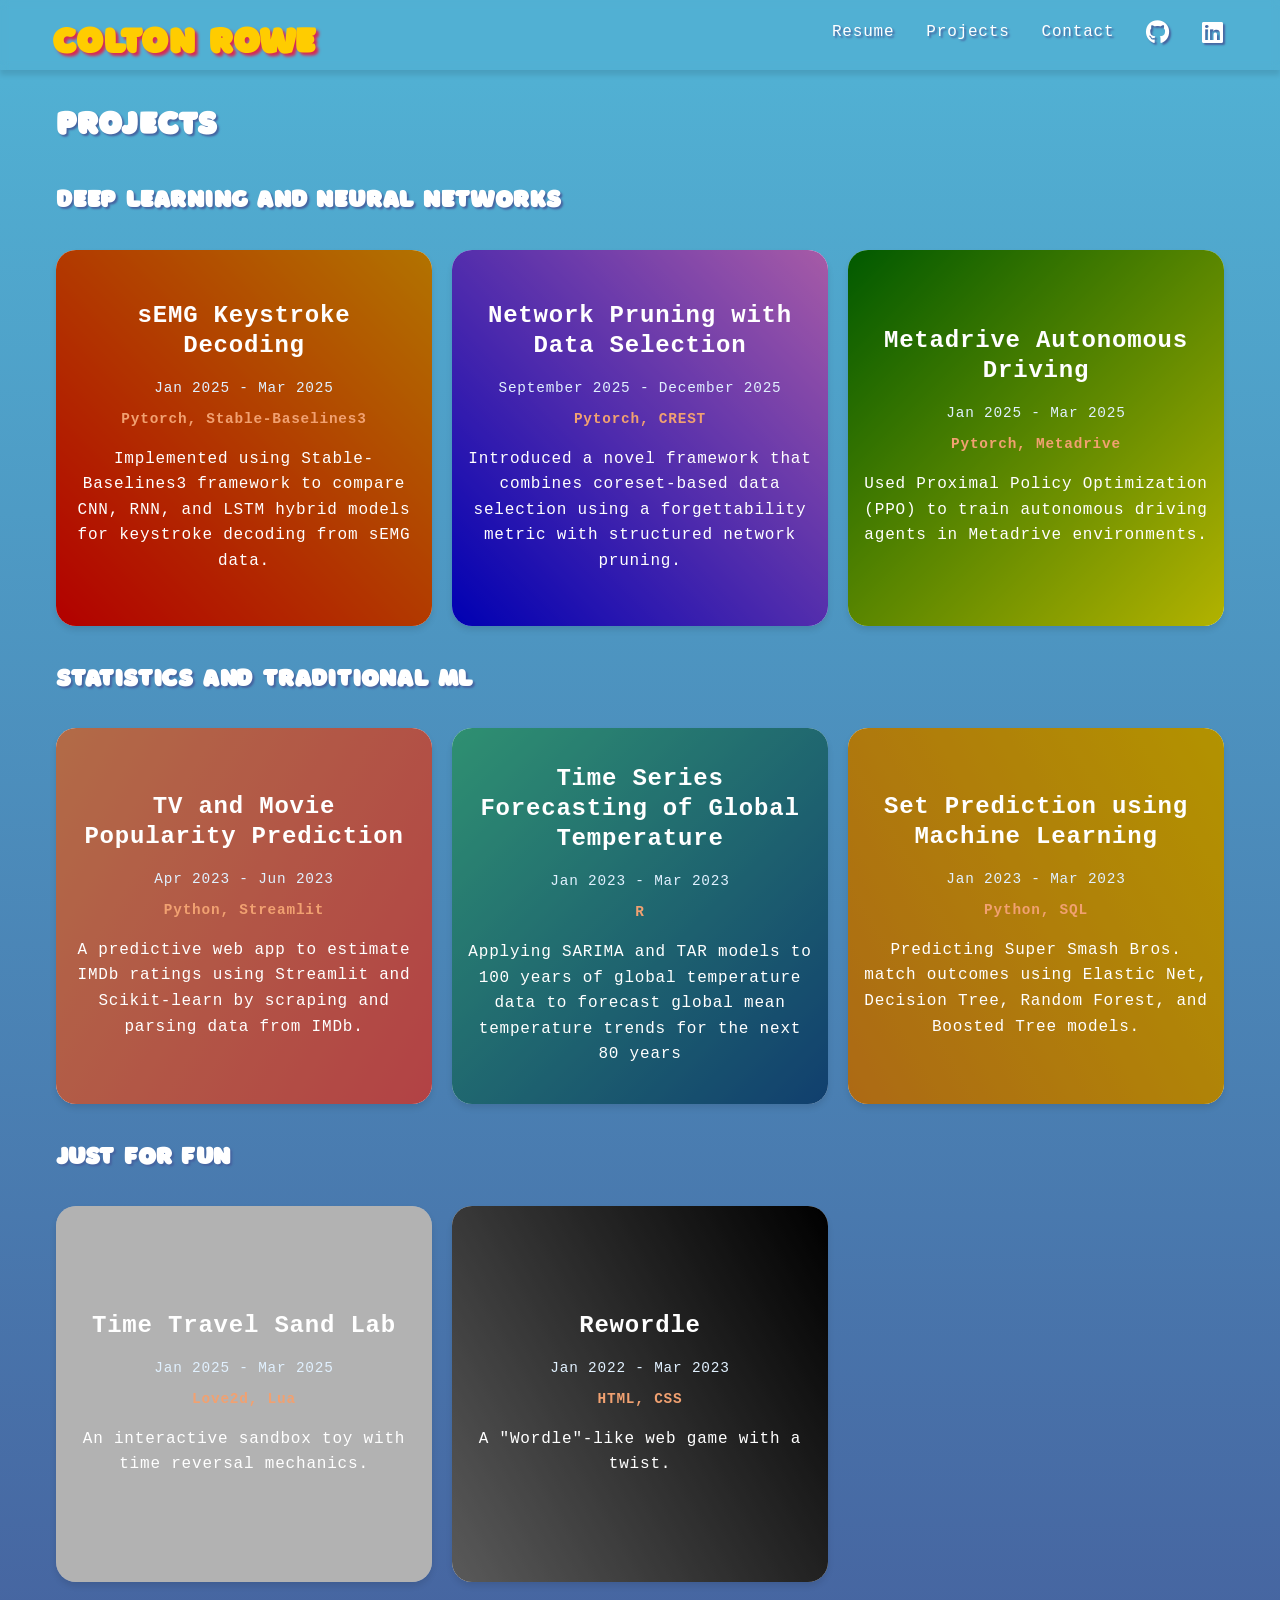
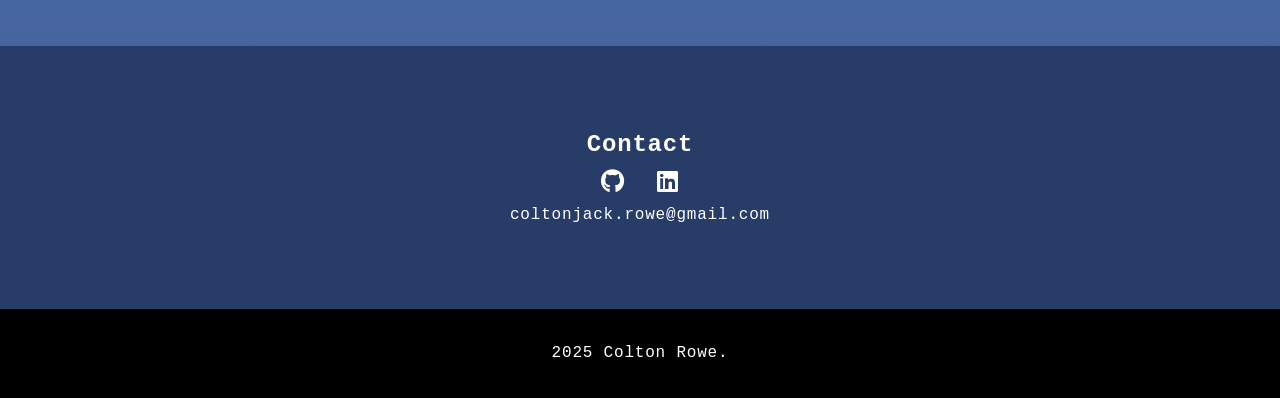
==== index.html @ 3b13b02e "style change" ====
<!DOCTYPE html>
<html lang="en">
<head>
    <meta charset="UTF-8">
    <meta name="viewport" content="width=device-width, initial-scale=1.0">
    <title>Colton Rowe - Portfolio</title>
    <link rel="stylesheet" href="styles.css">
    <link rel="stylesheet" href="https://cdnjs.cloudflare.com/ajax/libs/font-awesome/6.0.0/css/all.min.css">
</head>
<body>
    <nav class="navbar">
        <!-- <img src="media/background.gif" type="gif" id="video-background"> -->
        
        <div class="nav-content">
            <h1 class="logo">Colton Rowe</h1>
            <ul class="nav-links">
                <a href='media/Colton_Rowe_Resume_2025-07-12.pdf' target="_blank">Resume</a>
                <li><a href="#projects">Projects</a></li>
                <li><a href="#contact">Contact</a></li>
                <li>
                    <a href="https://github.com/enau7" target="_blank" title="GitHub">
                        <i class="fab fa-github" style="font-size: 1.5em;"></i>
                    </a>
                </li>
                <li>
                    <a href="https://www.linkedin.com/in/coltonrowe/" target="_blank" title="LinkedIn">
                        <i class="fab fa-linkedin" style="font-size: 1.5em;"></i>
                    </a>
                </li>
            </ul>
        </div>
    </nav>

    <section style="height: 5rem;" id="home"></section>

    <!-- <section hero class="hero">
        <div class="hero-content">
            <h1>Colton Rowe</h1>
            <p>Aspiring ML Engineer | UCLA Masters Student </p>
        </div>
    </section> -->

    <section id="projects" class="projects">
        <div class="project-content">
            <h1 style="font-size: 2rem; text-shadow: 2px 2px 4px var(--primary-color);">Projects</h1>
        </div>
        <div class="project-content">
            <h2 style="font-size: 1.5rem; text-shadow: 2px 2px 4px var(--primary-color);">Deep Learning and Neural Networks</h1>
        </div>
        <div class="projects-grid">

            <div class="project-card" id="semg">
                <a href="media\CS_247_Project.pdf" target="_blank" class="preview-link">
                    <div class="preview-image" style="background: linear-gradient(45deg, red, orange); width: 100%; height: 100%; border-radius: 10px;"></div>
                    <div class="hover-text">
                        <h2>sEMG Keystroke Decoding</h2>
                        <p class="project-date">Jan 2025 - Mar 2025</p>
                        <p class="project-tech">Pytorch, Stable-Baselines3</p>
                        <p>Implemented using Stable-Baselines3 framework to compare CNN, RNN, and LSTM hybrid models for keystroke decoding from sEMG data.</p>
                    </div>
                </a>
            </div>

            <div class="project-card" id="large-scale-ml">
                <a href="media\CS_260D_project.pdf" target="_blank" class="preview-link">
                    <div class="preview-image" style="background: linear-gradient(45deg, blue, violet); width: 100%; height: 100%; border-radius: 10px;"></div>
                    <div class="hover-text">
                        <h2>Network Pruning with Data Selection</h2>
                        <p class="project-date">September 2025 - December 2025</p>
                        <p class="project-tech">Pytorch, CREST</p>
                        <p>Introduced a novel framework that combines coreset-based data selection using a forgettability metric with structured network pruning.</p>
                    </div>
                </a>
            </div>

            <div class="project-card" id="metadrive">
                <a href="media\CS_260R_Project.pdf" target="_blank" class="preview-link">
                    <div class="preview-image" style="background: linear-gradient(135deg, green, yellow); width: 100%; height: 100%; border-radius: 10px;"></div>
                    <div class="hover-text">
                        <h2>Metadrive Autonomous Driving</h2>
                        <p class="project-date">Jan 2025 - Mar 2025</p>
                        <p class="project-tech">Pytorch, Metadrive</p>
                        <p>Used Proximal Policy Optimization (PPO) to train autonomous driving agents in Metadrive environments.</p>
                    </div>
                </a>
            </div>

        </div>
        <div class="project-content">
            <h2 style="font-size: 1.5rem; text-shadow: 2px 2px 4px var(--primary-color);">Statistics and Traditional ML</h1>
        </div>
        <div class="projects-grid">
            <div class="project-card" id="tv-popularity">
                <a href="https://tv-popularity.netlify.app/" target="_blank" class="preview-link">
                    <div class="preview-image" style="background: linear-gradient(120deg, #ff9966, #ff5e62); width: 100%; height: 100%; border-radius: 10px;"></div>
                    <div class="hover-text">
                        <h2>TV and Movie Popularity Prediction</h2>
                        <p class="project-date">Apr 2023 - Jun 2023</p>
                        <p class="project-tech">Python, Streamlit</p>
                        <p>A predictive web app to estimate IMDb ratings using Streamlit and Scikit-learn by scraping and parsing data from IMDb.</p>
                    </div>
                </a>
            </div>

            <div class="project-card" id="tempforecast">
                <a href="https://globtempforecast.netlify.app" target="_blank" class="preview-link">
                    <div class="preview-image" style="background: linear-gradient(135deg, #43cea2, #185a9d); width: 100%; height: 100%; border-radius: 10px;"></div>
                    <div class="hover-text">
                        <h2>Time Series Forecasting of Global Temperature</h2>
                        <p class="project-date">Jan 2023 - Mar 2023</p>
                        <p class="project-tech">R</p>
                        <p>Applying SARIMA and TAR models to 100 years of global temperature data to forecast global mean temperature trends for the next 80 years</p>
                    </div>
                </a>
            </div>

            <div class="project-card" id="smashsetprediction">
                <a href="https://smashsetprediction.netlify.app/" target="_blank" class="preview-link">
                    <div class="preview-image" style="background: linear-gradient(60deg, #f7971e, #ffd200); width: 100%; height: 100%; border-radius: 10px;"></div>
                    <div class="hover-text">
                        <h2>Set Prediction using Machine Learning</h2>
                        <p class="project-date">Jan 2023 - Mar 2023</p>
                        <p class="project-tech">Python, SQL</p>
                        <p>Predicting Super Smash Bros. match outcomes using Elastic Net, Decision Tree, Random Forest, and Boosted Tree models.</p>
                    </div>
                </a>
            </div>
        </div>
        <div class="project-content">
            <h2 style="font-size: 1.5rem; text-shadow: 2px 2px 4px var(--primary-color);">Just for Fun</h1>
        </div>
        <div class="projects-grid">
            <div class="project-card" id="time-travel-sand-lab">
                <a href="https://github.com/enau7/FallingSand" target="_blank" class="preview-link">
                    <video autoplay muted loop class="preview-image">
                        <source src="media/FallingSand_Bounce.mp4" type="video/mp4">
                        Your browser does not support the video element.
                    </video>
                    <div class="hover-text">
                        <h2>Time Travel Sand Lab</h2>
                        <p class="project-date">Jan 2025 - Mar 2025</p>
                        <p class="project-tech">Love2d, Lua</p>
                        <p>An interactive sandbox toy with time reversal mechanics.</p>
                    </div>
                </a>
            </div>
            
            <div class="project-card" id="rewordle">
                <a href="https://wordnt.netlify.app" target="_blank" class="preview-link">
                     <div class="preview-image" style="background: linear-gradient(60deg, gray, black); width: 100%; height: 100%; border-radius: 10px;"></div>
                    <div class="hover-text">
                        <h2>Rewordle</h2>
                        <p class="project-date">Jan 2022 - Mar 2023</p>
                        <p class="project-tech">HTML, CSS</p>
                        <p>A "Wordle"-like web game with a twist.</p>
                    </div>
                </a>
            </div>
        </div>
    </section>

    <section id="contact" class="contact">
        <h2>Contact</h2>
        <div class="social-links">
            <a href="https://github.com/enau7" target="_blank" class="social-icon"><i class="fab fa-github"></i></a>
            <a href="https://www.linkedin.com/in/coltonrowe/" target="_blank" class="social-icon"><i class="fab fa-linkedin"></i></a>
        </div>
        <p>coltonjack.rowe@gmail.com</p>
    </section>

    <footer style="accent-color: black; color: white; ">
        <p>2025 Colton Rowe.</p>
    </footer>

    <script src="script.js"></script>
</body>
</html>
---- styles.css ----
:root {
    --drop-shadow-color: rgb(70, 100, 160, 1);
    --highlight-color: rgb(241, 161, 113);
    --background-color: rgb(81, 176, 211);
    --secondary-color: rgb(70, 100, 160, 1);
    --text-color: white;
    --contact-color: rgb(39, 60, 103);
    --footer-color: black;
}

* {
    margin: 0;
    padding: 0;
    box-sizing: border-box;
}

@font-face {
    font-family: Borsok;
    src: url('media/borsok-font/borsok-font.otf') format('opentype'),
        url('media/borsok-font/borsok.ttf') format('truetype');
    font-weight: normal;
    font-style: normal;
    font-display: swap;
}


body {
    font-family: 'Fira Mono', 'Consolas', 'Menlo', 'Monaco', 'Liberation Mono', 'Courier New', monospace;
    line-height: 1.6;
    letter-spacing: 0.05rem;
    color: var(--text-color);
    background-color: var(--background-color);
    position: relative;
}

body::after {
    content: "";
    position: fixed;
    top: 0;
    left: 0;
    width: 100%;
    height: 100%;
    background-size: cover;
    background-position: right;
    background-repeat: no-repeat;
    pointer-events: none;
    z-index: 1000;
    opacity: 1.0; /* Adjust this value to control the overlay opacity */
}

/* Navigation */
.navbar {
    backdrop-filter: blur(4px);
    position: fixed;
    width: 100%;
    background-color: transparent;
    box-shadow: 0 5px 5px rgba(0,0,0,0.1);
    z-index: 1000;
}

.nav-content {
    max-width: 1200px;
    margin: 0 auto;
    padding: 1rem;
    display: flex;
    justify-content: space-between;
    align-items: center;
}

.logo {
    font-family: Borsok;
    font-size: 1.5rem;
    transform: translateX(2.5rem) translateY(0.3rem) scale(1.5);
    color: rgb(255, 204, 0);
    text-shadow: 2px 2px 2px rgb(217, 41, 82);
}

.nav-links {
    display: flex;
    list-style: none;
    gap: 2rem;
}

.nav-links a {
    text-decoration: none;
    color: var(--text-color);
    text-shadow: 2px 2px 2px var(--drop-shadow-color);
    font-weight: 500;
    transition: color 0.3s ease;
}

.nav-links a:hover {
    color: var(--text-color);
}

.banner {
    height: 10rem;
    position: relative;
}

/* Hero Section */
.hero {
    height: 20rem;
    display: flex;
    padding: 5rem;
    align-items: center;
    justify-content: center;
    text-align: center;
    position: relative;
    overflow: hidden;
}

#video-background {
    position: absolute;
    object-fit: cover;
    right: 0;
    bottom: 0;
    width: 100%;
    height: 125%;
    z-index: -1;
}

.hero-content {
    position: relative;
    z-index: 1;
    color: var(--text-color);
    text-shadow: 4px 4px 4px var(--drop-shadow-color);
}

.hero-content h1 {
    font-size: 6rem;
    line-height: 1.0;
    margin-bottom: 1rem;
}

.hero-content p {
    font-size: 2rem;
}

.projects {
    background-image: linear-gradient(to bottom, var(--background-color), var(--secondary-color));
    color: var(--text-color);
    padding-bottom: 3rem;
}

.projects-grid {
    display: grid;
    grid-template-columns: repeat(auto-fill, minmax(300px, 1fr));
    gap: 20px;
    padding: 2.5rem;
    display: flex;
    flex-direction: column;
    max-width: 1200px;
    margin: 0 auto;
    padding: 1rem;
}

.project-card {
    background: white;
    display: flex;
    flex-direction: column;
    border-radius: 20px;
    overflow: hidden;
    box-shadow: 0 4px 6px rgba(0, 0, 0, 0.1);
    transition: transform 0.3s ease, box-shadow 0.3s ease;
    aspect-ratio: 1;
    max-width: 400px;
}

.project-card:hover {
    transform: translateY(-5px);
    box-shadow: 0 10px 20px rgba(0, 0, 0, 0.1);
}

.project-card.with-preview {
    display: grid;
    grid-template-columns: 1fr 1fr;
    min-height: 300px;
}

.project-content {
    font-family: Borsok;
    padding: 2.5rem;
    display: flex;
    flex-direction: column;
    max-width: 1200px;
    margin: 0 auto;
    padding: 1rem;
    text-shadow: 2px 2px 2px var(--drop-shadow-color);
}

.project-content h3 {
    color: var(--drop-shadow-color);
    margin-bottom: 0.5rem;
}

.project-date {
    color: #e1f1ff;
    font-size: 0.9rem;
    margin-bottom: 0.5rem;
}

.project-tech {
    color: var(--highlight-color);
    font-weight: 750;
    margin-bottom: 1rem;
    font-size: 0.9rem;
}

.project-details {
    margin: 1rem 0;
    padding-left: 1.2rem;
    flex-grow: 1;
}

.project-iframe {
    width: 100%;
    height: 200px;
    border-radius: 10px;
    margin: 1rem 0;
    border: 1px solid rgba(0, 0, 0, 0.1);
    box-shadow: 0 2px 4px rgba(0, 0, 0, 0.1);
    transition: transform 0.3s ease, box-shadow 0.3s ease;
}

.project-iframe:hover {
    transform: translateY(-5px);
    box-shadow: 0 4px 8px rgba(0, 0, 0, 0.2);
}

.project-details li {
    margin-bottom: 0.5rem;
    color: #555;
    line-height: 1.5;
}

.preview-link {
    display: inline-flex;
    align-items: center;
    color: var(--highlight-color);
    text-decoration: none;
    font-weight: 500;
    margin-top: auto;
    transition: color 0.3s ease;
    position: relative;
    overflow: hidden;
    width: 100%;
    height: 100%;
}

.hover-text {
    position: absolute;
    top: 0;
    left: 0;
    right: 0;
    bottom: 0;
    background: rgba(0, 0, 0, 0.3);
    color: white;
    display: flex;
    flex-direction: column;
    align-items: center;
    justify-content: center;
    text-align: center;
    opacity: 1;
    transition: opacity 0.3s ease;
    padding: 1rem;
}

.hover-text h2 {
    line-height: 1.25;
    margin-bottom: 1rem;
}

.preview-link:hover .hover-text {
    opacity: 0.75;
}

.project-link {
    display: inline-flex;
    align-items: center;
    color: var(--highlight-color);
    text-decoration: none;
    font-weight: 500;
    margin-top: auto;
    transition: color 0.3s ease;
}

.project-link i {
    margin-left: 0.5rem;
    font-size: 0.8em;
}

.project-link:hover {
    color: var(--drop-shadow-color);
}

.project-preview {
    background: #f8f9fa;
    border-left: 1px solid #eee;
    display: flex;
    flex-direction: column;
    position: relative;
}

.preview-header {
    height: 40px;
    background: #f1f3f4;
    display: flex;
    align-items: center;
    padding: 0 1rem;
    border-bottom: 1px solid #e0e0e0;
}

.preview-dot {
    width: 12px;
    height: 12px;
    border-radius: 50%;
    margin-right: 6px;
}

.preview-dot.red { background-color: #ff5f56; }
.preview-dot.yellow { background-color: #ffbd2e; }
.preview-dot.green { background-color: #27c93f; }

.preview-iframe-container {
    flex-grow: 1;
    overflow: hidden;
    position: relative;
}

.preview-image {
    width: 100%;
    height: 100%;
    object-fit: cover;
    transition: transform 0.3s ease;
}

.project-card:hover .preview-image {
    transform: scale(1.02);
}

/* Responsive Design */
@media (max-width: 992px) {
    .project-card.with-preview {
        grid-template-columns: 1fr;
        grid-template-rows: auto 1fr;
    }
    
    .project-preview {
        border-left: none;
        border-top: 1px solid #eee;
        height: 300px;
    }
}

.projects-grid {
    display: grid;
    grid-template-columns: repeat(auto-fill, minmax(300px, 1fr));
    gap: 20px;
}

/* Contact Section */
.contact {
    padding: 5rem 2rem;
    background-color: var(--contact-color);
    text-align: center;
}

.social-links {
    display: flex;
    justify-content: center;
    gap: 2rem;
}

.social-icon {
    font-size: 1.5rem;
    color: var(--text-color);
    transition: color 0.3s ease;
}

.social-icon:hover {
    color: var(--highlight-color);
}

/* Footer */
footer {
    text-align: center;
    padding: 2rem;
    background-color: var(--footer-color);
    color: white;
}

/* Responsive Design */
@media (max-width: 768px) {
    .nav-links {
        display: none;
    }
    
    .hero-content h2 {
        font-size: 2rem;
    }
}
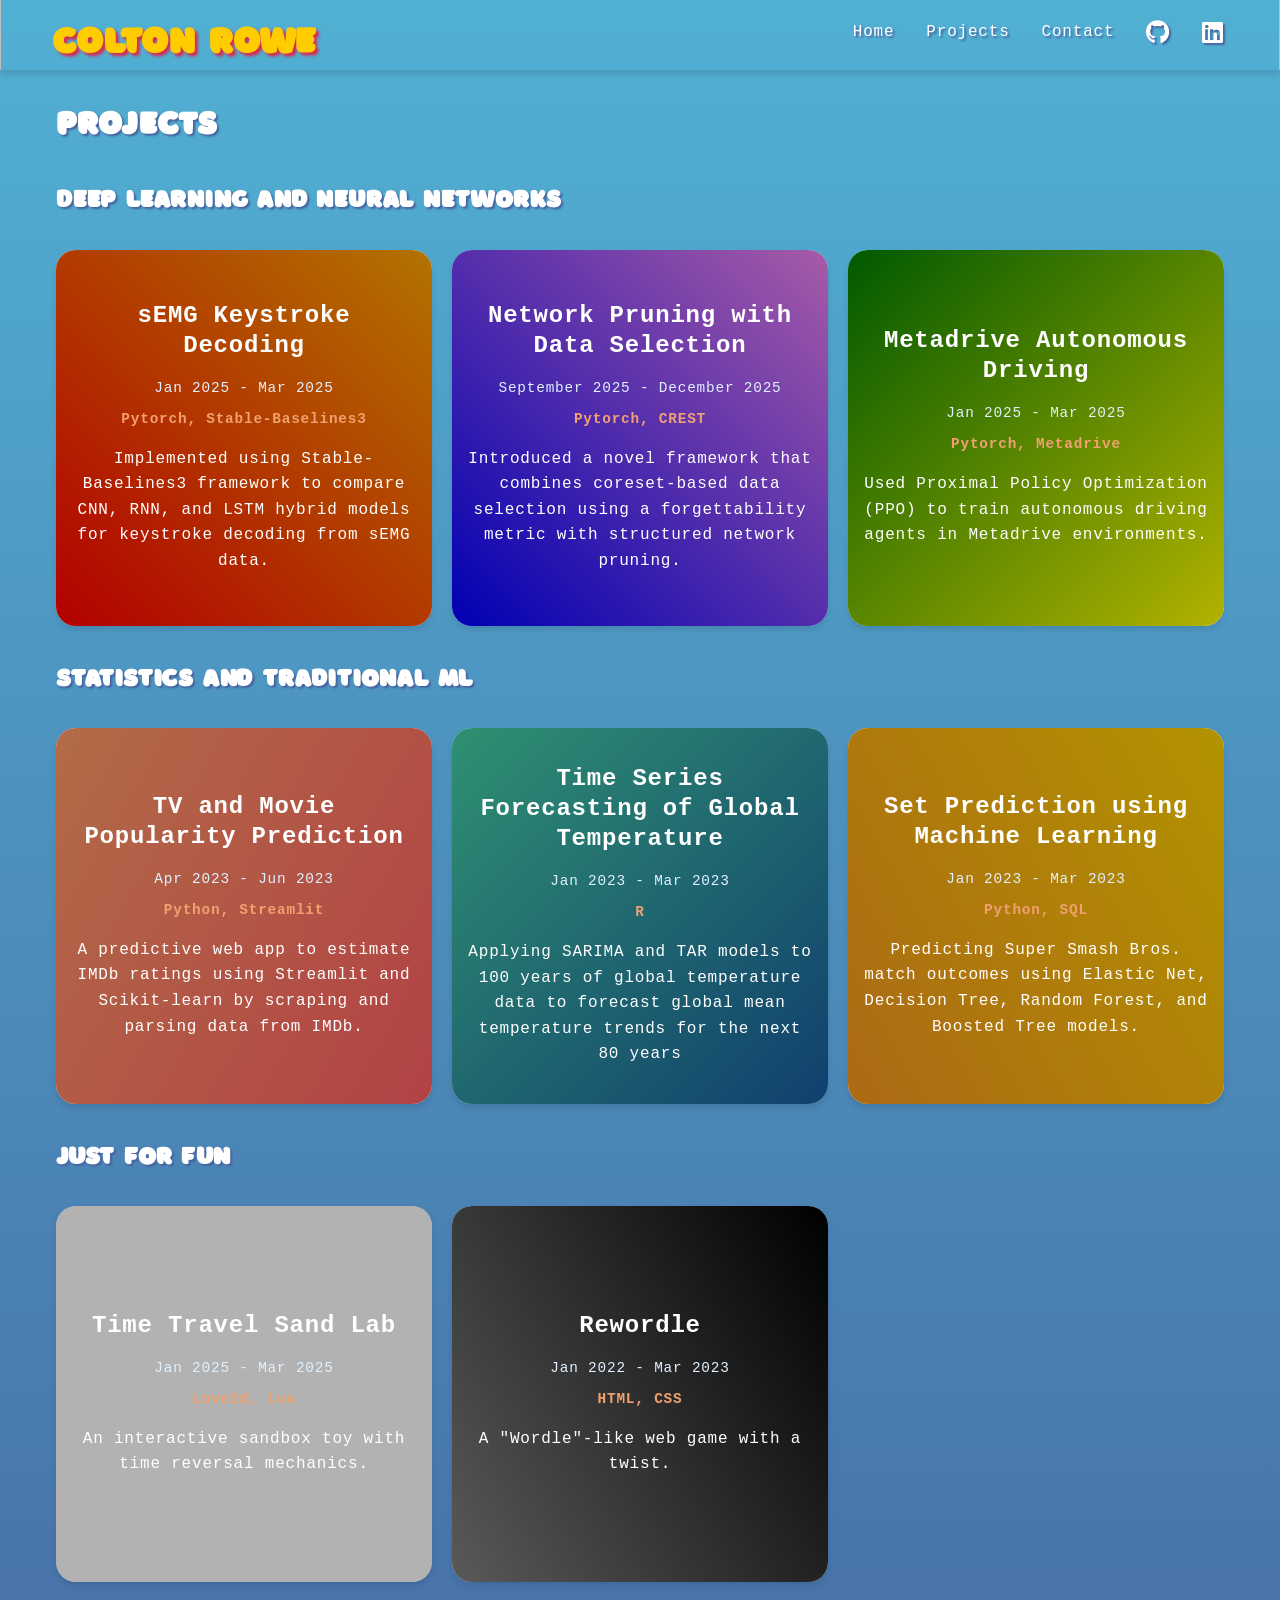
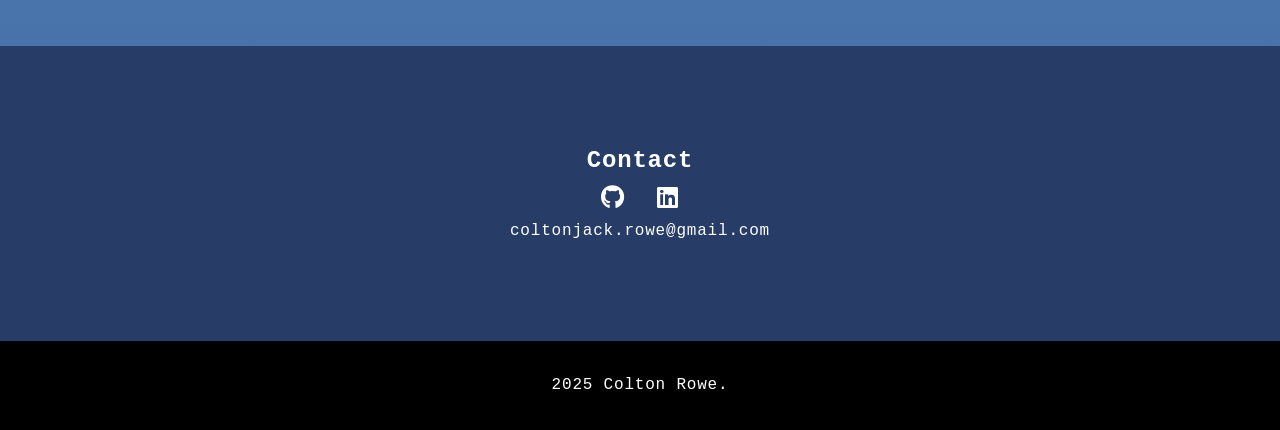
==== commit 15a1db67: "Update index.html" ====
--- a/index.html
+++ b/index.html
@@ -9,12 +9,11 @@
 </head>
 <body>
     <nav class="navbar">
-        <!-- <img src="media/background.gif" type="gif" id="video-background"> -->
-        
+        <img src="media/background.gif" type="gif" id="video-background">
         <div class="nav-content">
             <h1 class="logo">Colton Rowe</h1>
             <ul class="nav-links">
-                <a href='media/Colton_Rowe_Resume_2025-07-12.pdf' target="_blank">Resume</a>
+                <li><a href="#home">Home</a></li>
                 <li><a href="#projects">Projects</a></li>
                 <li><a href="#contact">Contact</a></li>
                 <li>
@@ -131,7 +130,7 @@
         </div>
         <div class="projects-grid">
             <div class="project-card" id="time-travel-sand-lab">
-                <a href="https://github.com/enau7/FallingSand" target="_blank" class="preview-link">
+                <a href="https://ewornotloc.itch.io/time-travel-sand-lab" target="_blank" class="preview-link">
                     <video autoplay muted loop class="preview-image">
                         <source src="media/FallingSand_Bounce.mp4" type="video/mp4">
                         Your browser does not support the video element.
--- a/styles.css
+++ b/styles.css
@@ -20,9 +20,7 @@
         url('media/borsok-font/borsok.ttf') format('truetype');
     font-weight: normal;
     font-style: normal;
-    font-display: swap;
-}
-
+}
 
 body {
     font-family: 'Fira Mono', 'Consolas', 'Menlo', 'Monaco', 'Liberation Mono', 'Courier New', monospace;
@@ -30,6 +28,9 @@
     letter-spacing: 0.05rem;
     color: var(--text-color);
     background-color: var(--background-color);
+    background-image: linear-gradient(to bottom, rgba(81, 176, 211, 0.5), var(--secondary-color)),
+                        url("media/white-cloud-blue-sky-sea.jpg");
+    background-size: cover;
     position: relative;
 }
 
@@ -138,7 +139,6 @@
 }
 
 .projects {
-    background-image: linear-gradient(to bottom, var(--background-color), var(--secondary-color));
     color: var(--text-color);
     padding-bottom: 3rem;
 }
@@ -361,7 +361,7 @@
 
 /* Contact Section */
 .contact {
-    padding: 5rem 2rem;
+    padding: 6rem 2rem;
     background-color: var(--contact-color);
     text-align: center;
 }
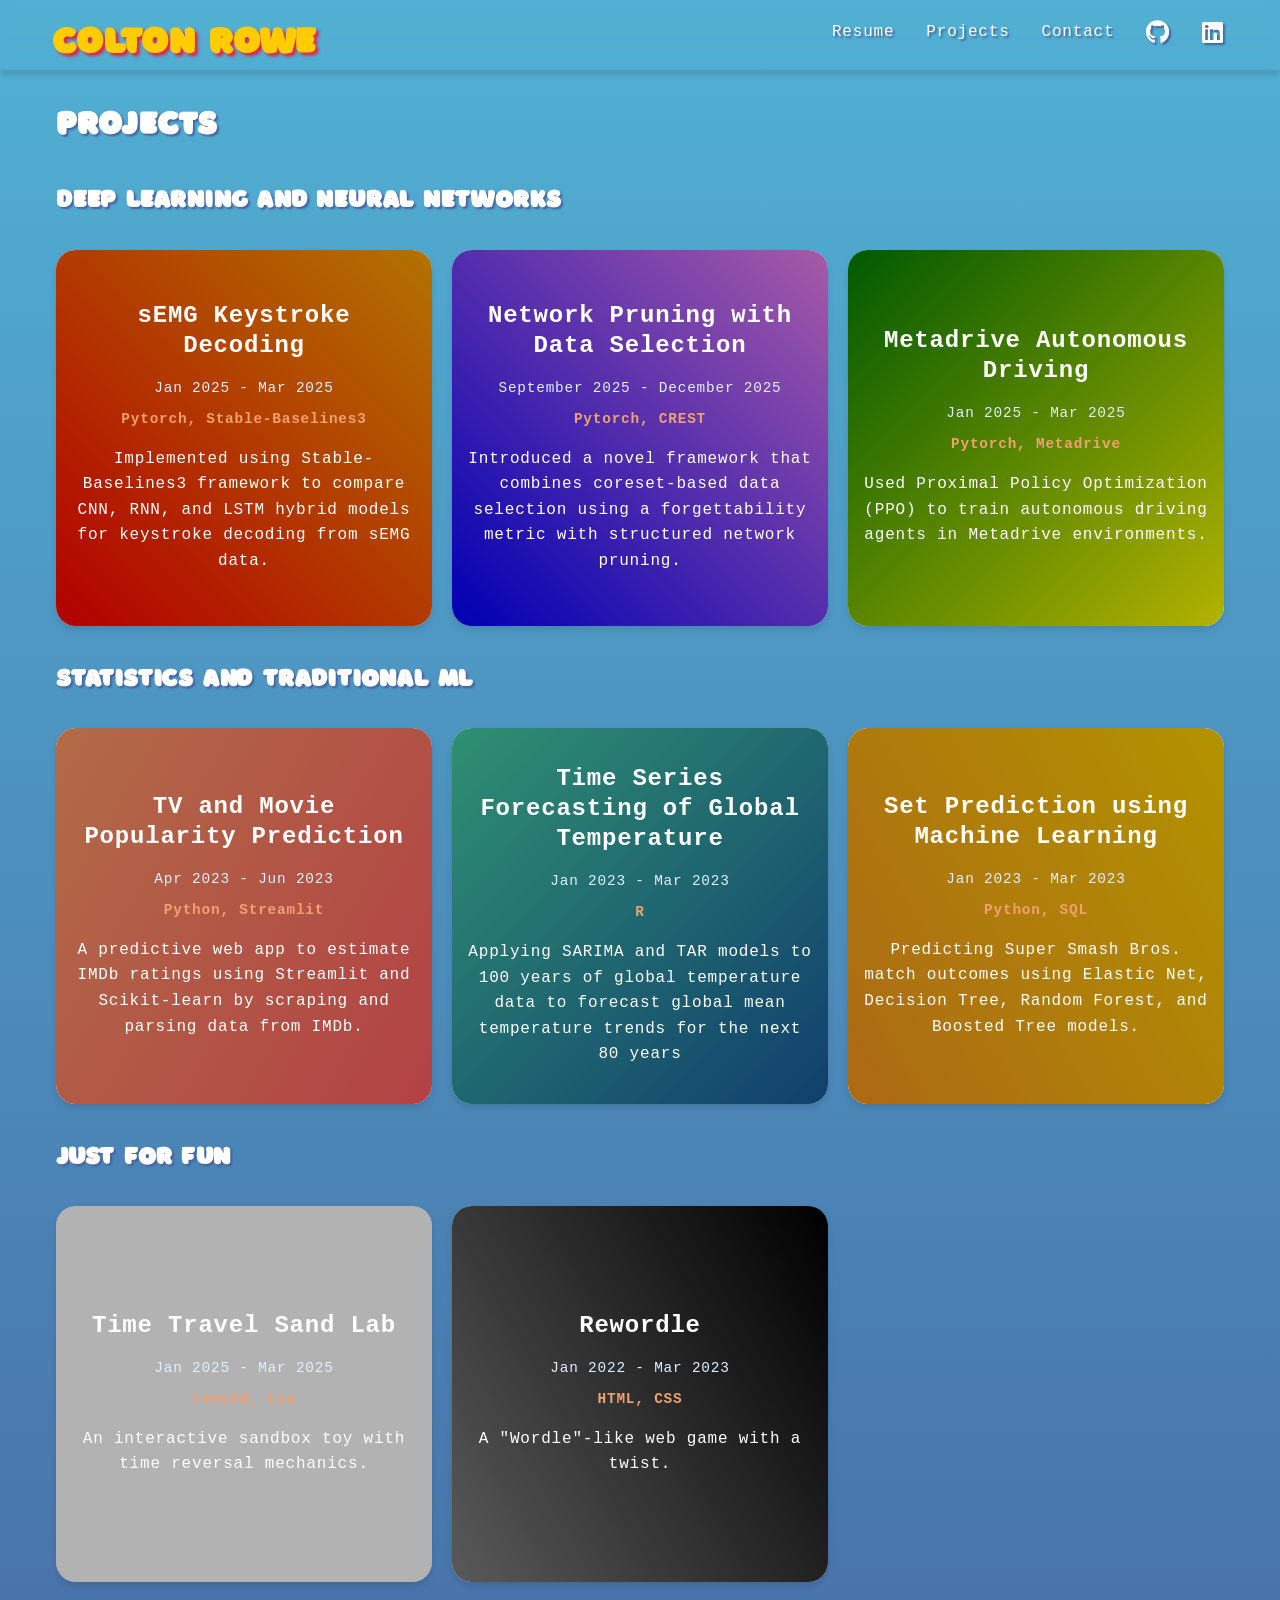
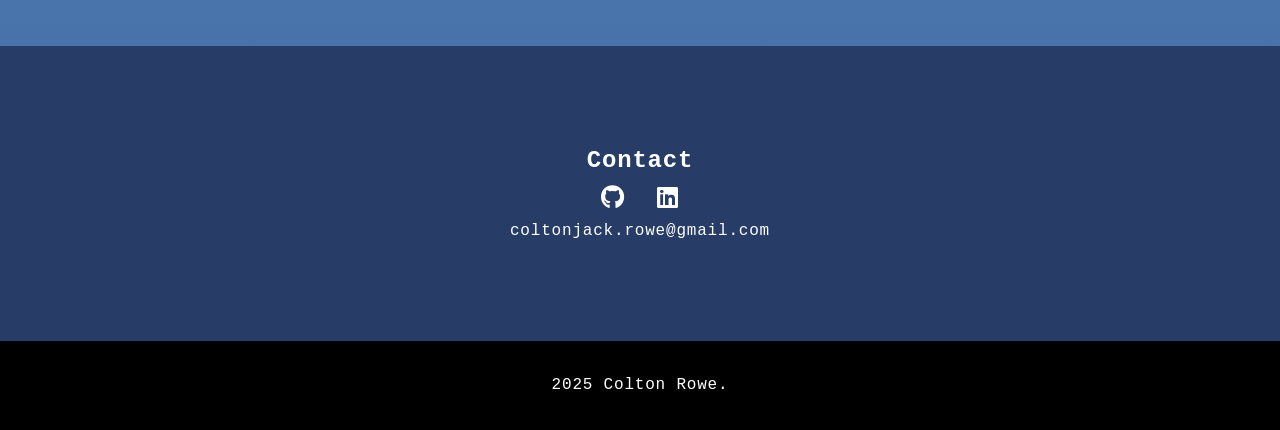
==== commit 66ab7192: "Merge branch 'main' of https://github.com/enau7/coltonrowe" ====
--- a/index.html
+++ b/index.html
@@ -9,11 +9,12 @@
 </head>
 <body>
     <nav class="navbar">
-        <img src="media/background.gif" type="gif" id="video-background">
+        <!-- <img src="media/background.gif" type="gif" id="video-background"> -->
+        
         <div class="nav-content">
             <h1 class="logo">Colton Rowe</h1>
             <ul class="nav-links">
-                <li><a href="#home">Home</a></li>
+                <a href='media/Colton_Rowe_Resume_2025-07-12.pdf' target="_blank">Resume</a>
                 <li><a href="#projects">Projects</a></li>
                 <li><a href="#contact">Contact</a></li>
                 <li>
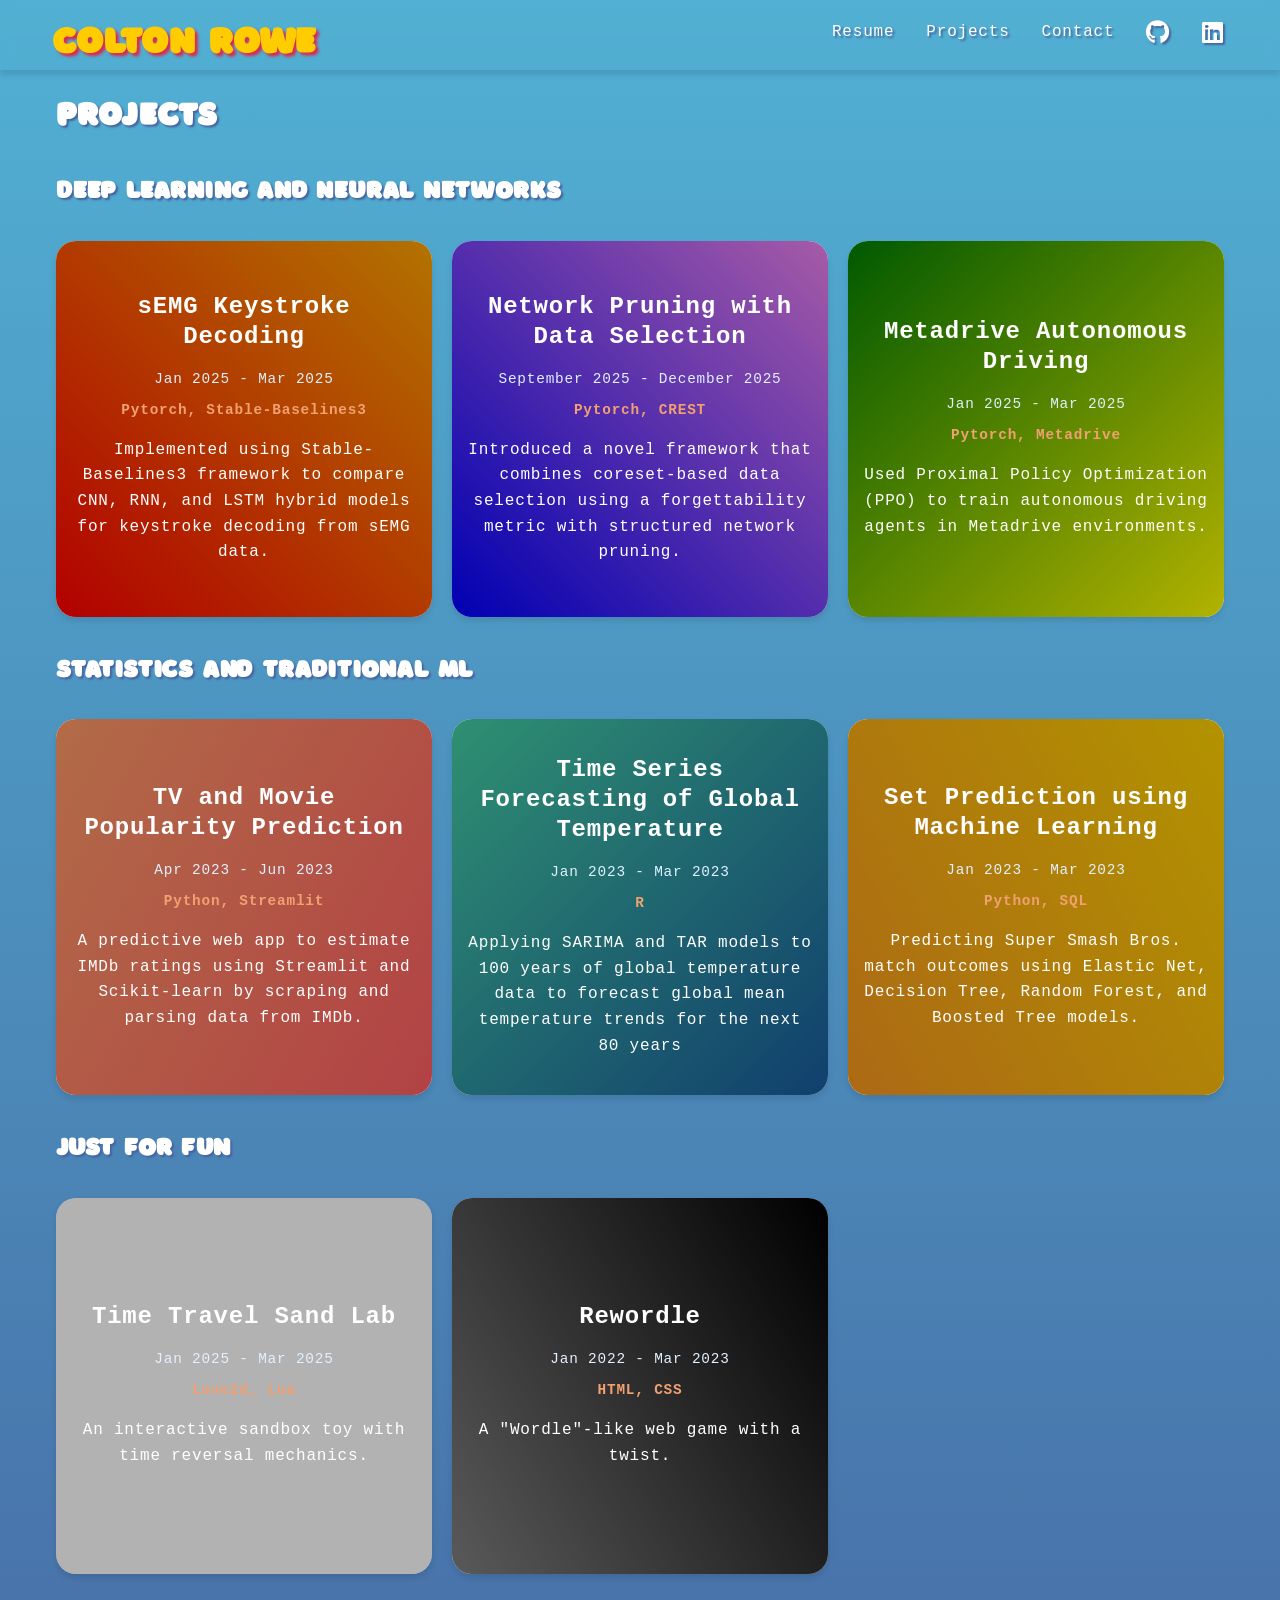
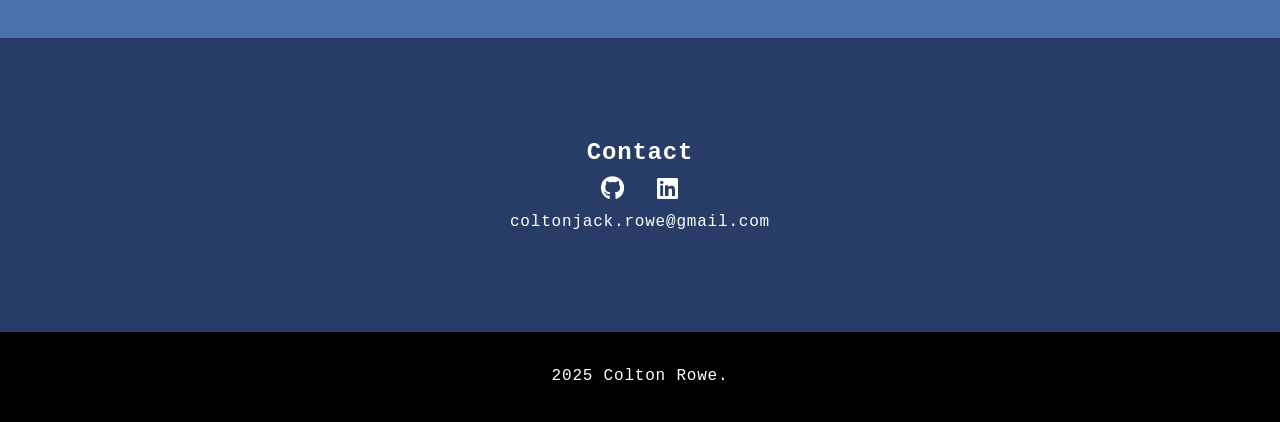
==== commit 5426c59f: "dates updated" ====
--- a/index.html
+++ b/index.html
@@ -8,6 +8,7 @@
     <link rel="stylesheet" href="https://cdnjs.cloudflare.com/ajax/libs/font-awesome/6.0.0/css/all.min.css">
 </head>
 <body>
+
     <nav class="navbar">
         <!-- <img src="media/background.gif" type="gif" id="video-background"> -->
         
@@ -31,7 +32,7 @@
         </div>
     </nav>
 
-    <section style="height: 5rem;" id="home"></section>
+    <div style='background-color: transparent; height: 4.45rem;' id="home"></div>
 
     <!-- <section hero class="hero">
         <div class="hero-content">
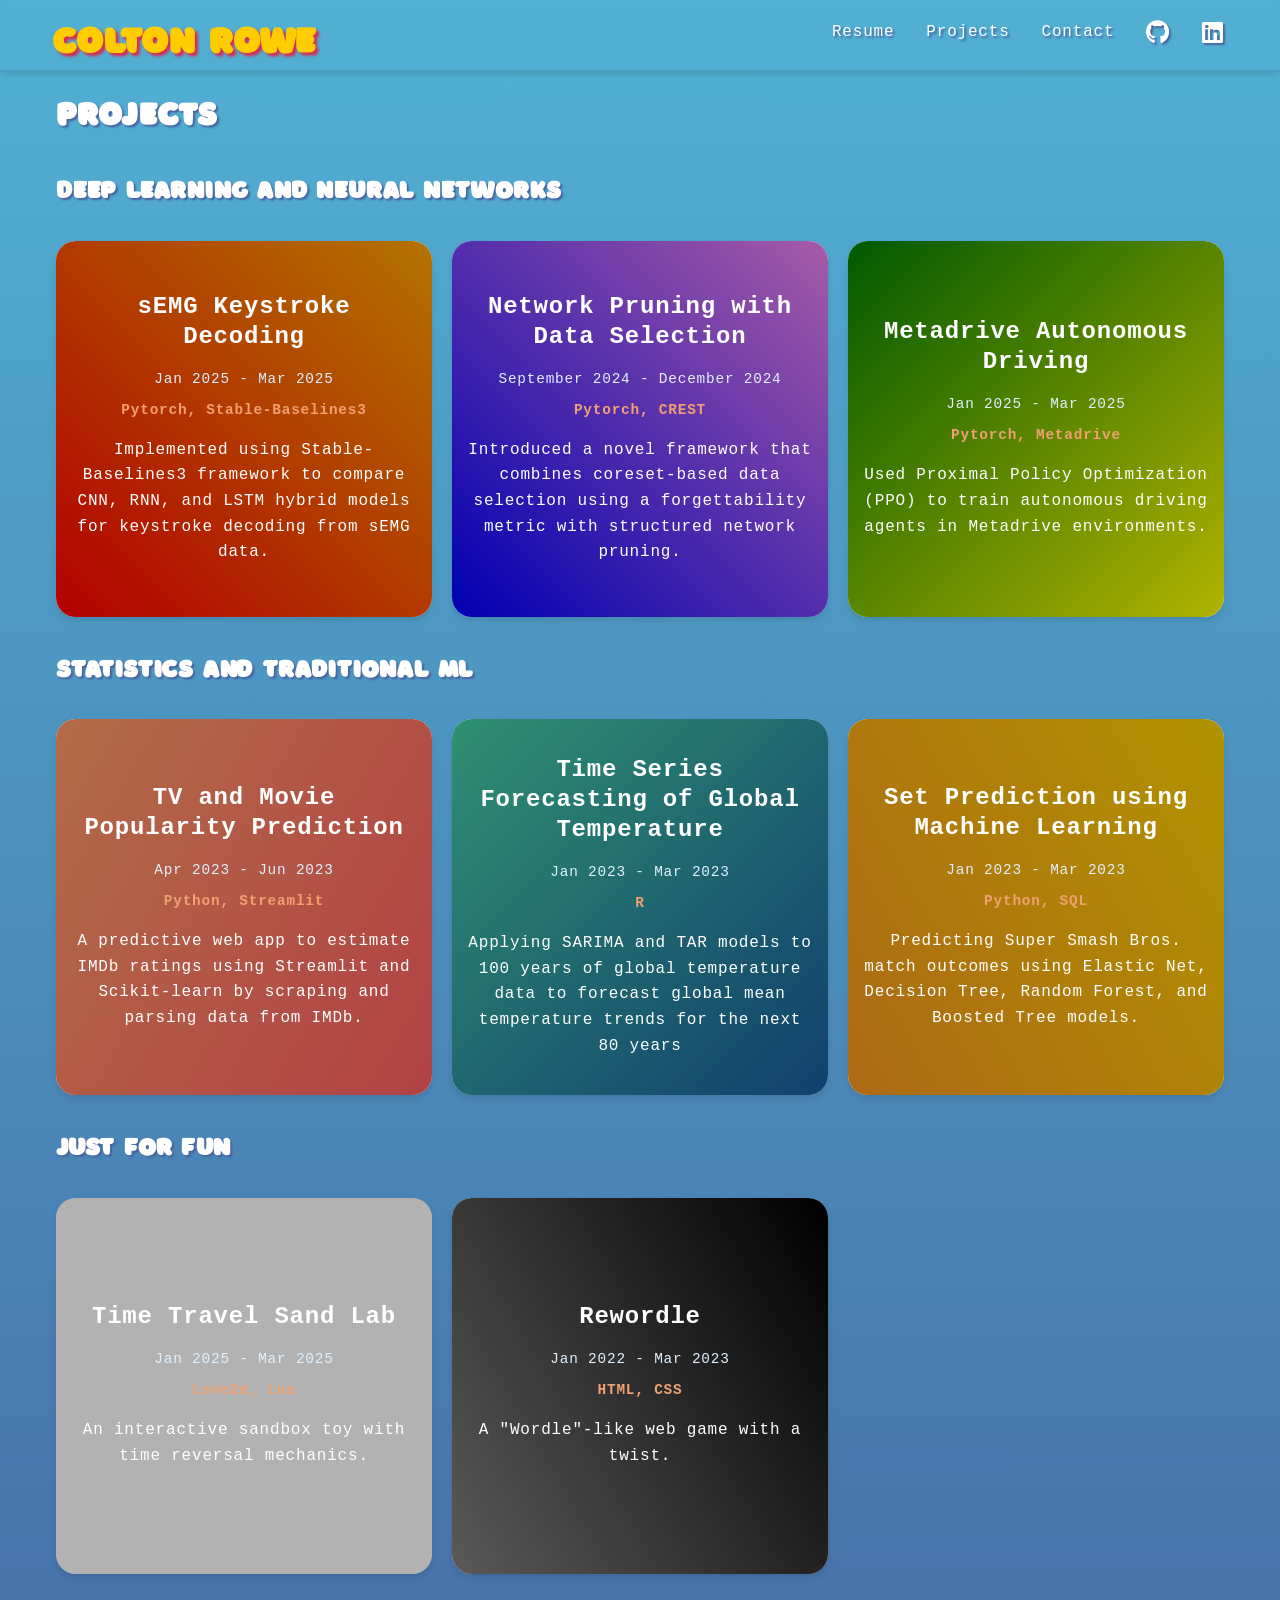
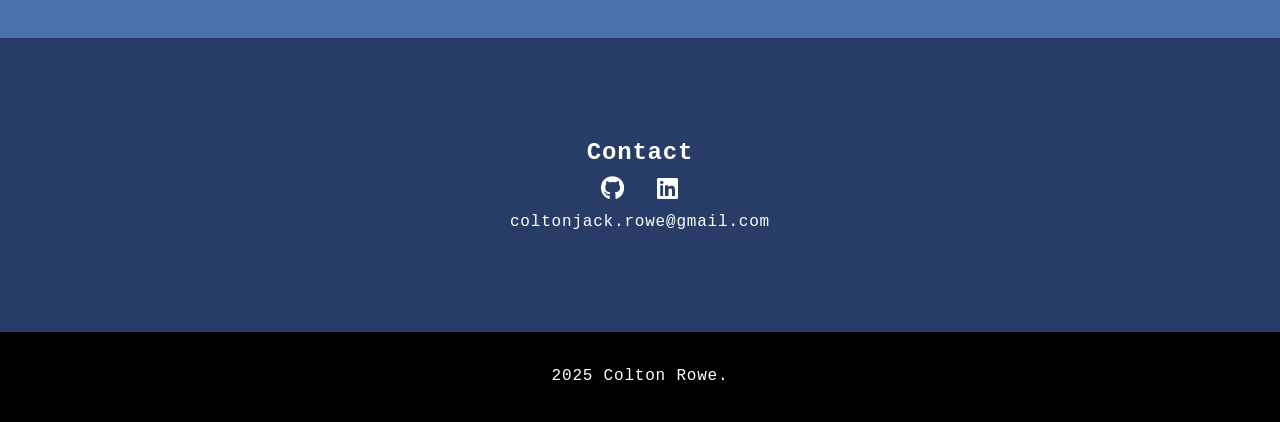
==== commit 48d15a22: "updated mistakes" ====
--- a/index.html
+++ b/index.html
@@ -15,7 +15,7 @@
         <div class="nav-content">
             <h1 class="logo">Colton Rowe</h1>
             <ul class="nav-links">
-                <a href='media/Colton_Rowe_Resume_2025-07-12.pdf' target="_blank">Resume</a>
+                <a href='media/Colton_Rowe_Resume_2025-07-13.pdf' target="_blank">Resume</a>
                 <li><a href="#projects">Projects</a></li>
                 <li><a href="#contact">Contact</a></li>
                 <li>
@@ -67,7 +67,7 @@
                     <div class="preview-image" style="background: linear-gradient(45deg, blue, violet); width: 100%; height: 100%; border-radius: 10px;"></div>
                     <div class="hover-text">
                         <h2>Network Pruning with Data Selection</h2>
-                        <p class="project-date">September 2025 - December 2025</p>
+                        <p class="project-date">September 2024 - December 2024</p>
                         <p class="project-tech">Pytorch, CREST</p>
                         <p>Introduced a novel framework that combines coreset-based data selection using a forgettability metric with structured network pruning.</p>
                     </div>
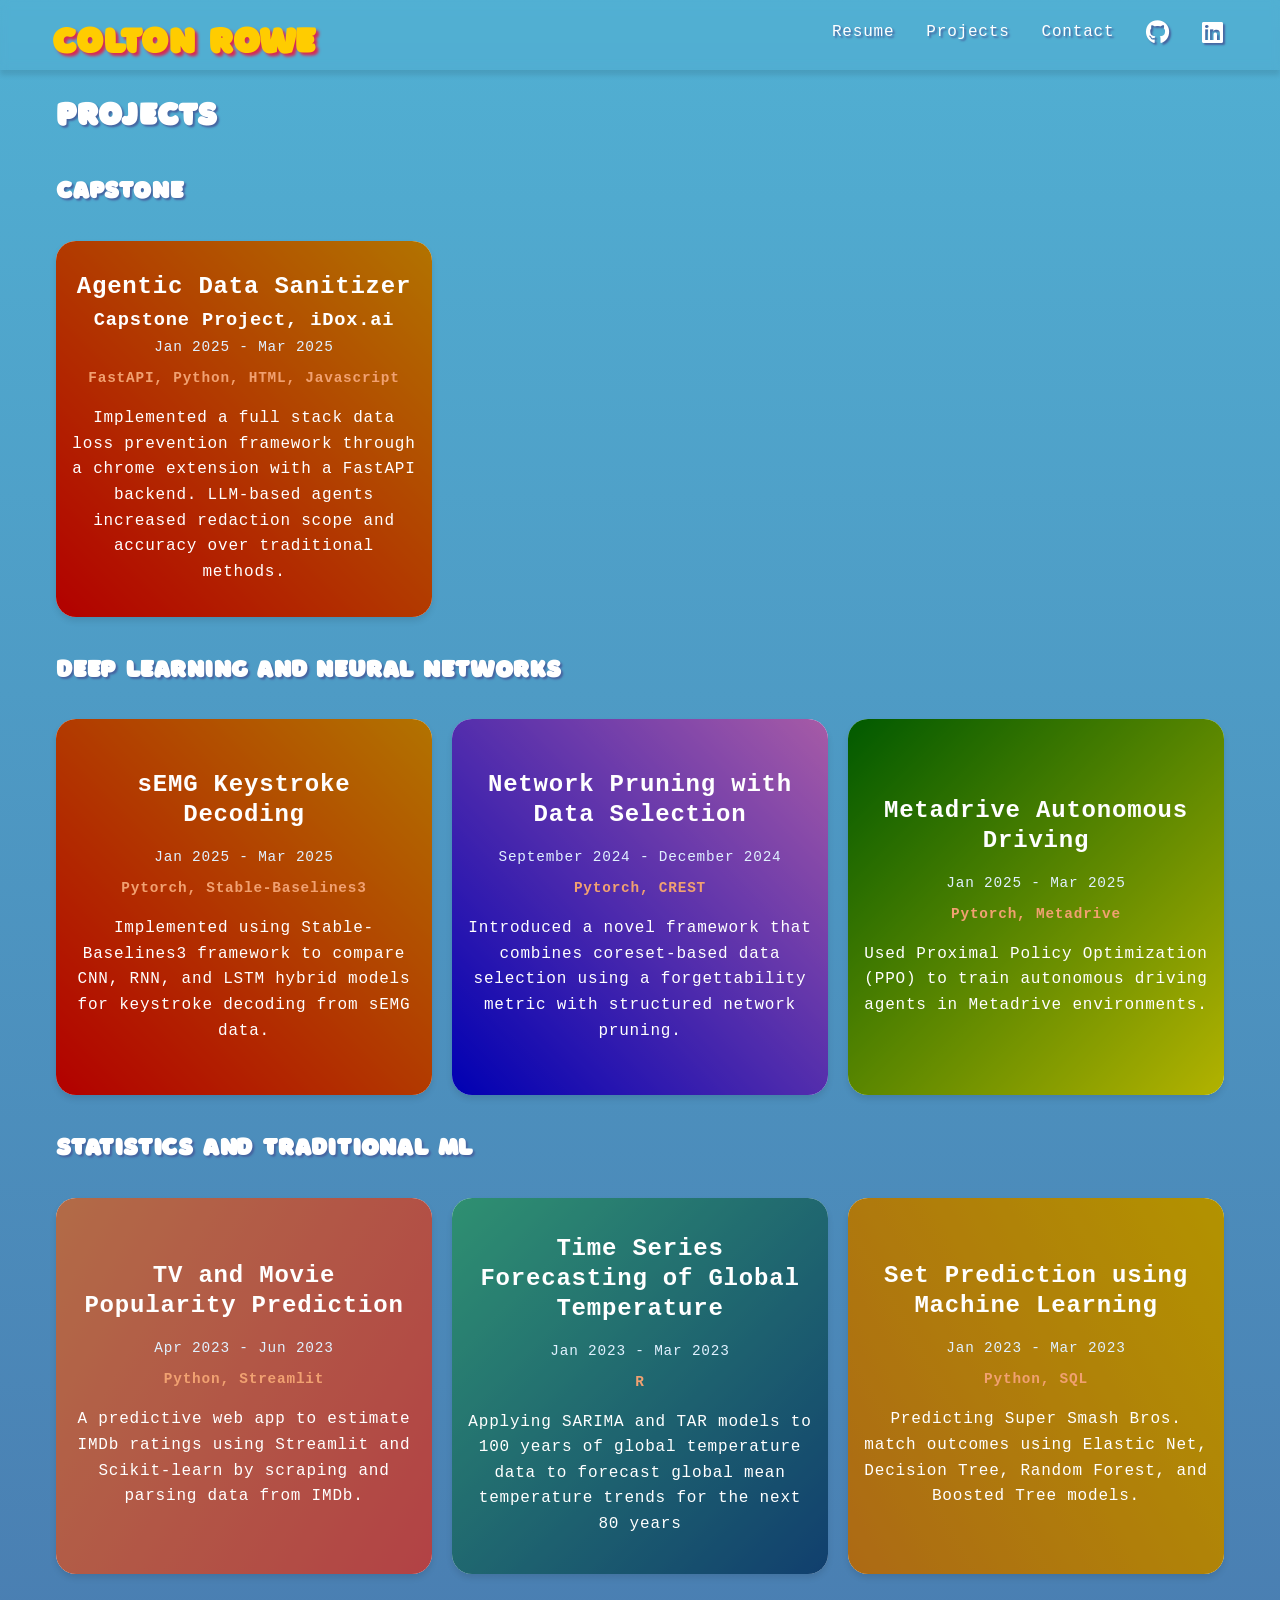
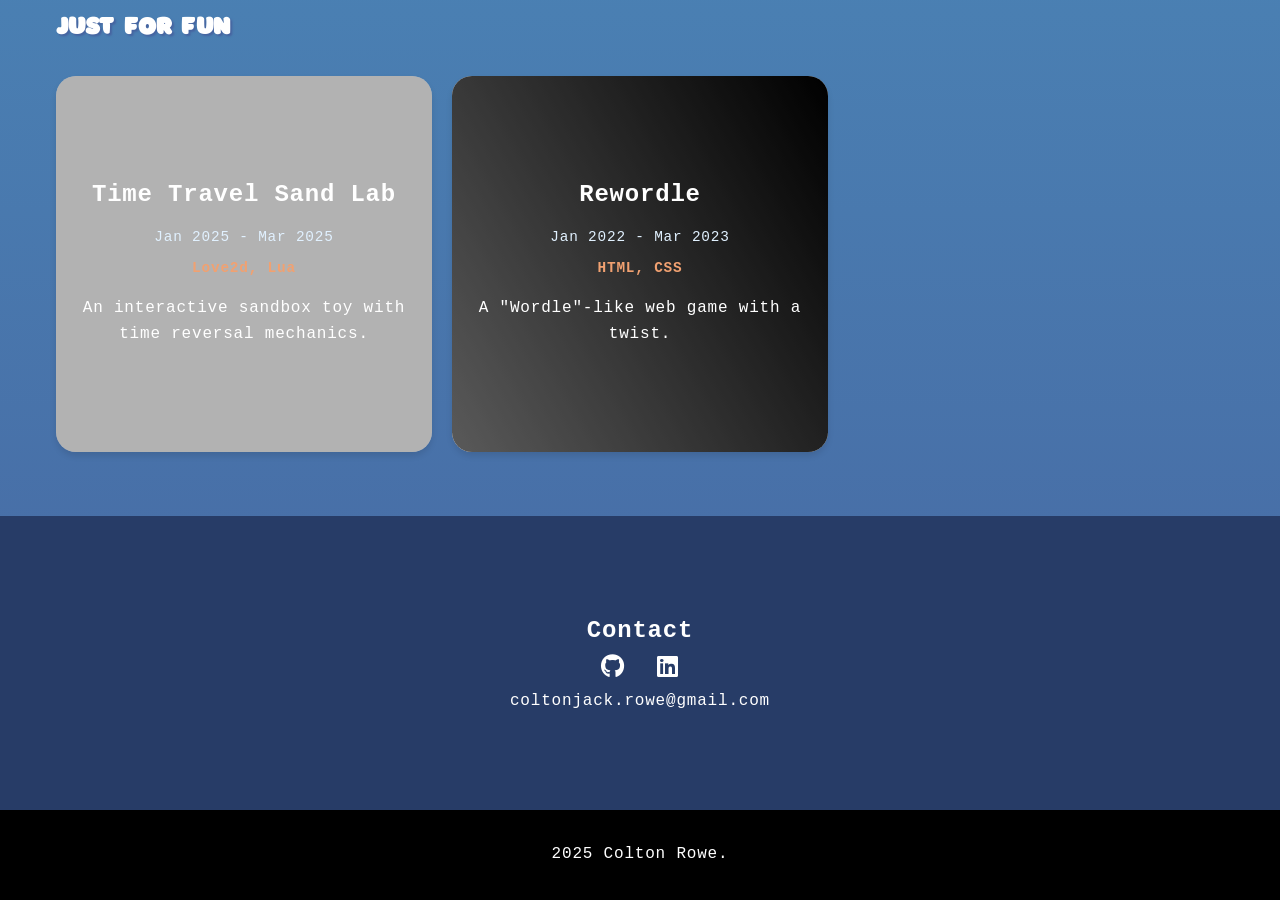
==== commit 012e86b7: "Added iDox.ai Project" ====
--- a/index.html
+++ b/index.html
@@ -44,6 +44,24 @@
     <section id="projects" class="projects">
         <div class="project-content">
             <h1 style="font-size: 2rem; text-shadow: 2px 2px 4px var(--primary-color);">Projects</h1>
+        </div>
+        <div class="project-content">
+            <h2 style="font-size: 1.5rem; text-shadow: 2px 2px 4px var(--primary-color);">Capstone</h1>
+        </div>
+        <div class="projects-grid">
+            <div class="project-card" id="semg">
+                <a href="media/IDoxAI_Agentic_Data_Sanitizer.pdf" target="_blank" class="preview-link">
+                    <div class="preview-image" style="background: linear-gradient(45deg, red, orange); width: 100%; height: 100%; border-radius: 10px;"></div>
+                    <div class="hover-text">
+                        <h2>Agentic Data Sanitizer</h2>
+                        <div style="margin-top: -.75rem;"></div>
+                        <h3>Capstone Project, iDox.ai</h3>
+                        <p class="project-date">Jan 2025 - Mar 2025</p>
+                        <p class="project-tech">FastAPI, Python, HTML, Javascript</p>
+                        <p>Implemented a full stack data loss prevention framework through a chrome extension with a FastAPI backend. LLM-based agents increased redaction scope and accuracy over traditional methods.</p>
+                    </div>
+                </a>
+            </div>
         </div>
         <div class="project-content">
             <h2 style="font-size: 1.5rem; text-shadow: 2px 2px 4px var(--primary-color);">Deep Learning and Neural Networks</h1>
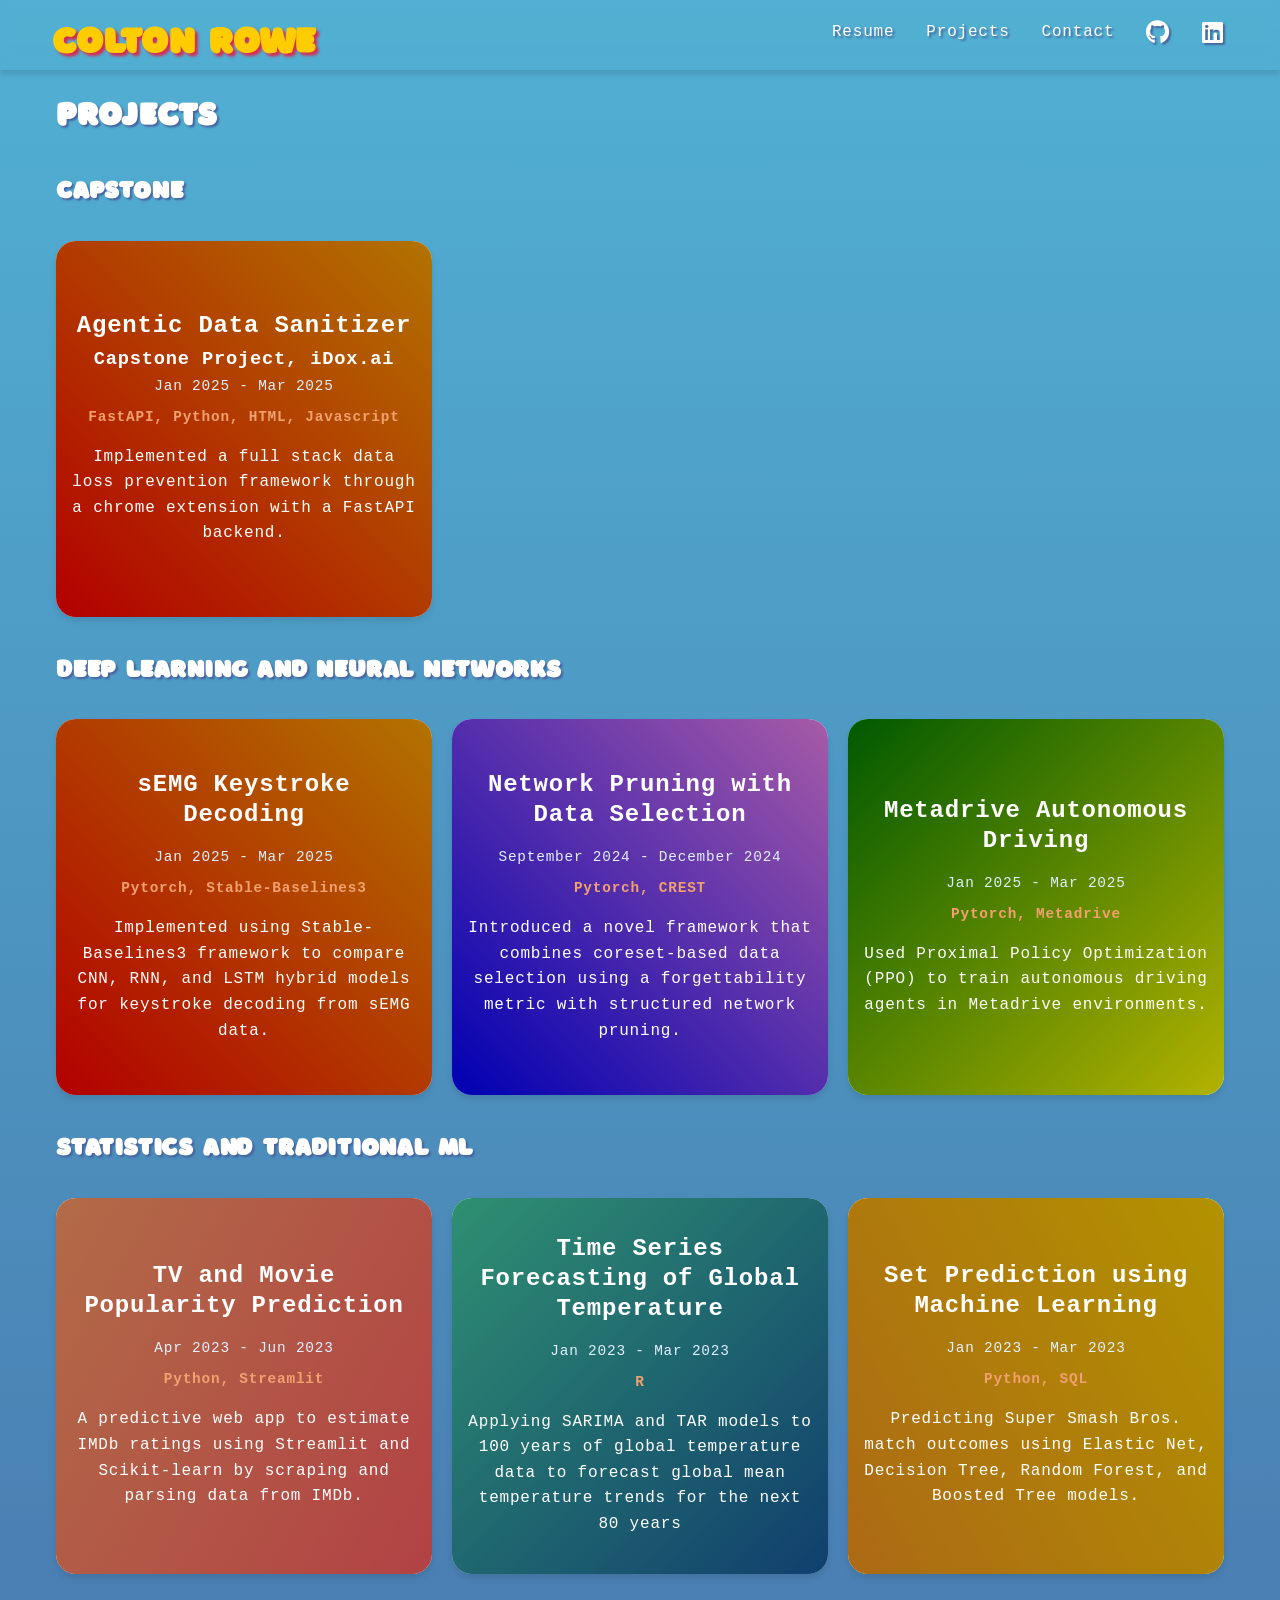
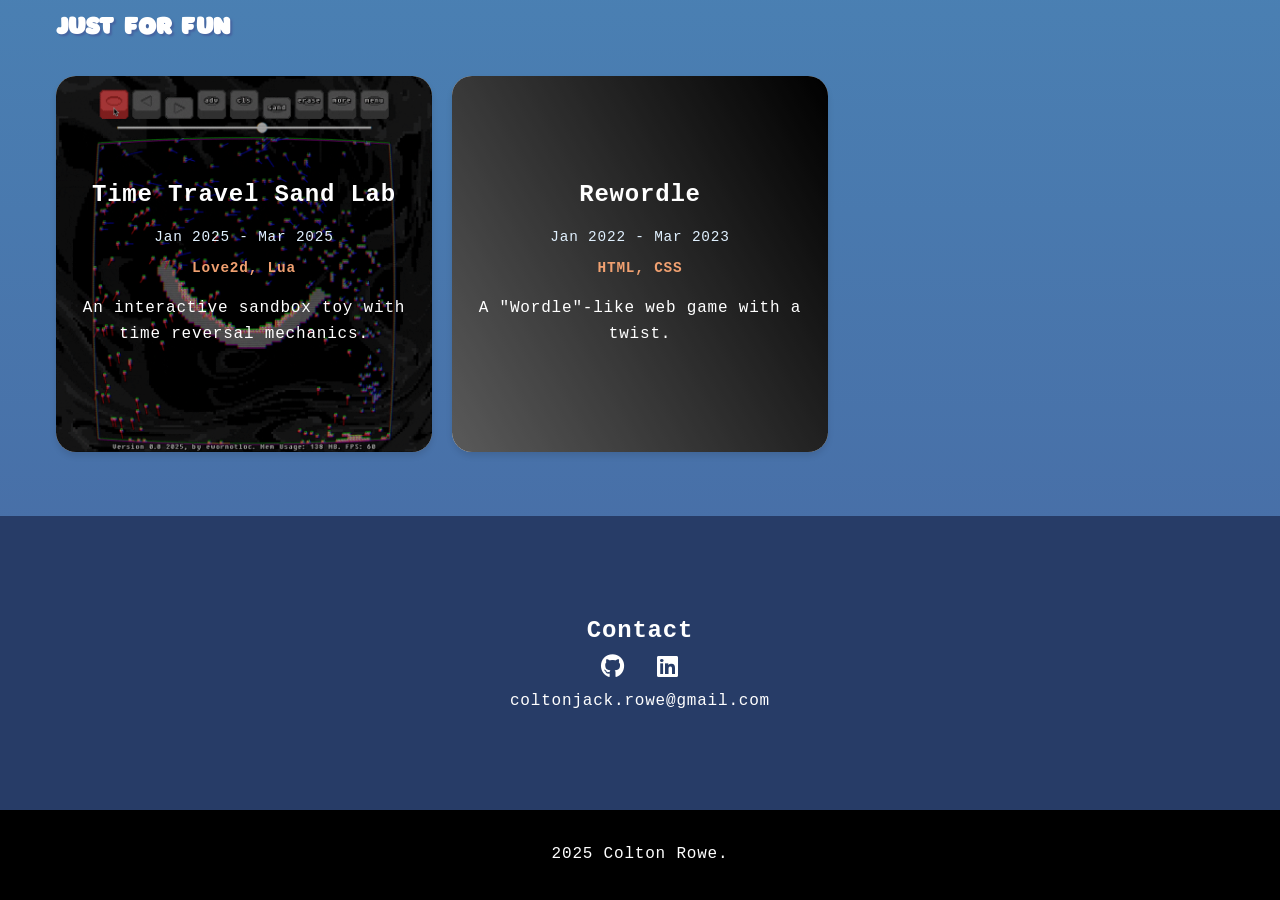
==== commit 1594552c: "resume and other updates" ====
--- a/index.html
+++ b/index.html
@@ -15,7 +15,7 @@
         <div class="nav-content">
             <h1 class="logo">Colton Rowe</h1>
             <ul class="nav-links">
-                <a href='media/Colton_Rowe_Resume_2025-07-13.pdf' target="_blank">Resume</a>
+                <a href='media/Colton_Rowe_Resume_2025-08-24.pdf' target="_blank">Resume</a>
                 <li><a href="#projects">Projects</a></li>
                 <li><a href="#contact">Contact</a></li>
                 <li>
@@ -58,7 +58,7 @@
                         <h3>Capstone Project, iDox.ai</h3>
                         <p class="project-date">Jan 2025 - Mar 2025</p>
                         <p class="project-tech">FastAPI, Python, HTML, Javascript</p>
-                        <p>Implemented a full stack data loss prevention framework through a chrome extension with a FastAPI backend. LLM-based agents increased redaction scope and accuracy over traditional methods.</p>
+                        <p>Implemented a full stack data loss prevention framework through a chrome extension with a FastAPI backend.</p>
                     </div>
                 </a>
             </div>
@@ -151,10 +151,7 @@
         <div class="projects-grid">
             <div class="project-card" id="time-travel-sand-lab">
                 <a href="https://ewornotloc.itch.io/time-travel-sand-lab" target="_blank" class="preview-link">
-                    <video autoplay muted loop class="preview-image">
-                        <source src="media/FallingSand_Bounce.mp4" type="video/mp4">
-                        Your browser does not support the video element.
-                    </video>
+                    <img src="media/falling_sand.gif" type="image/gif" style="width: 100%; height: 100%">
                     <div class="hover-text">
                         <h2>Time Travel Sand Lab</h2>
                         <p class="project-date">Jan 2025 - Mar 2025</p>
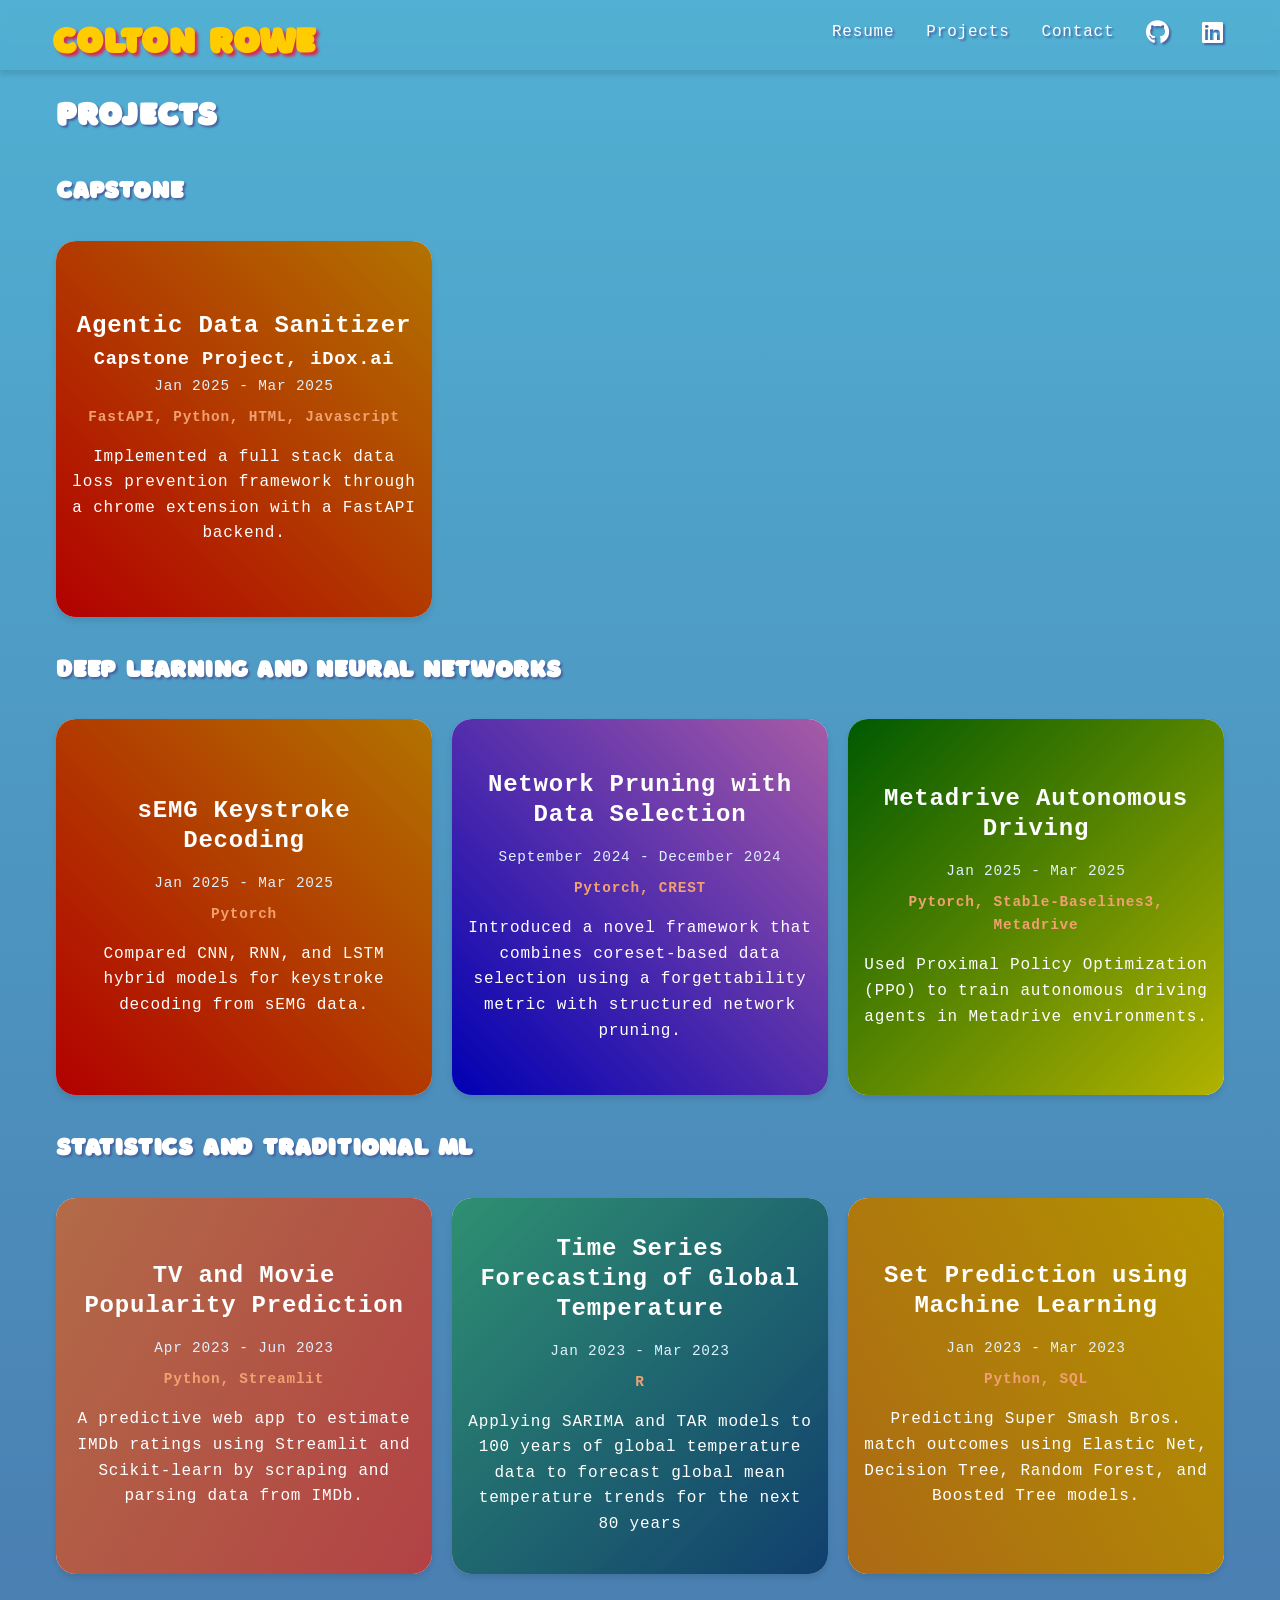
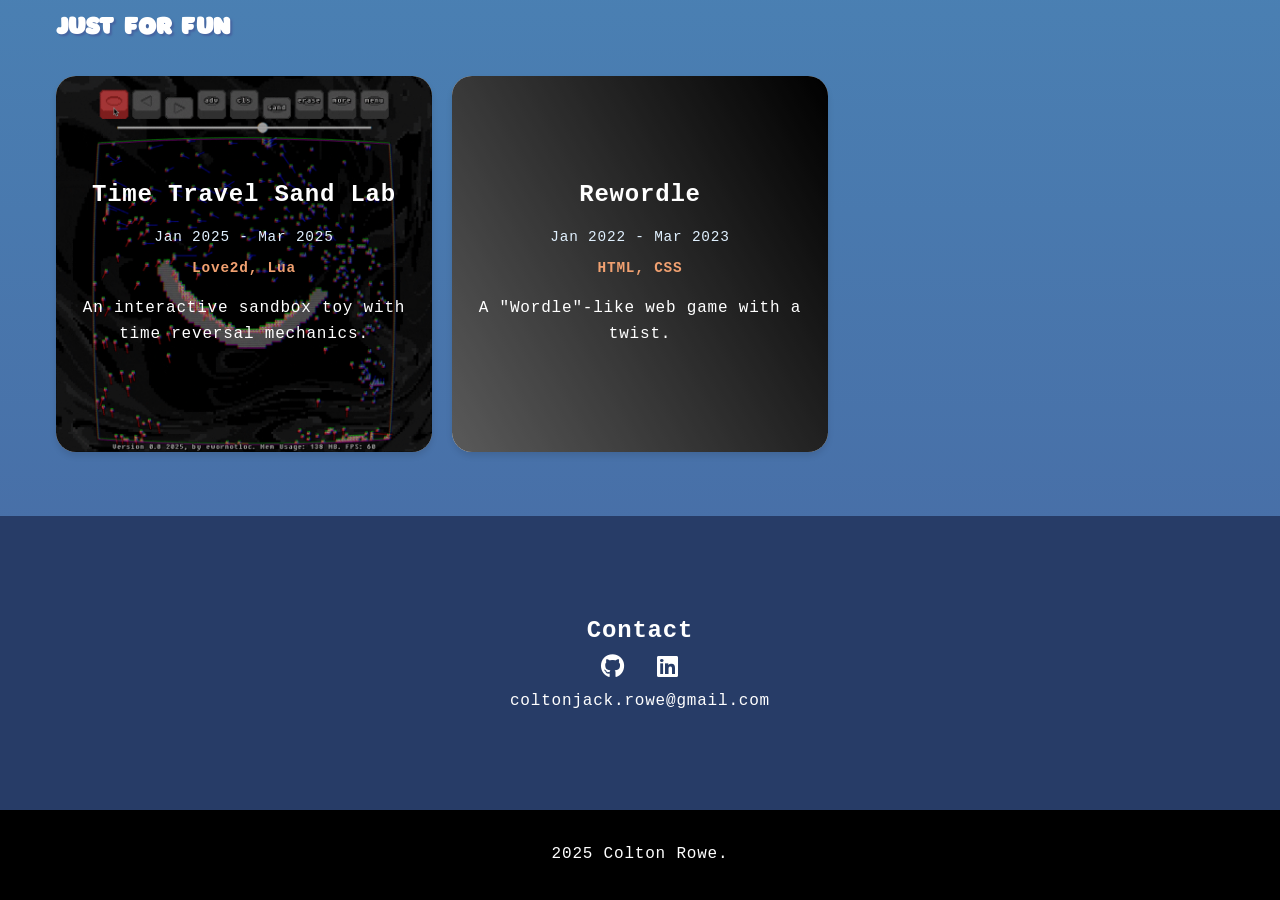
==== commit 48c266e1: "typos" ====
--- a/index.html
+++ b/index.html
@@ -15,7 +15,7 @@
         <div class="nav-content">
             <h1 class="logo">Colton Rowe</h1>
             <ul class="nav-links">
-                <a href='media/Colton_Rowe_Resume_2025-08-24.pdf' target="_blank">Resume</a>
+                <a href='media/Colton_Rowe_Resume_2026-01-14.pdf' target="_blank">Resume</a>
                 <li><a href="#projects">Projects</a></li>
                 <li><a href="#contact">Contact</a></li>
                 <li>
@@ -49,7 +49,7 @@
             <h2 style="font-size: 1.5rem; text-shadow: 2px 2px 4px var(--primary-color);">Capstone</h1>
         </div>
         <div class="projects-grid">
-            <div class="project-card" id="semg">
+            <div class="project-card" id="capstone">
                 <a href="media/IDoxAI_Agentic_Data_Sanitizer.pdf" target="_blank" class="preview-link">
                     <div class="preview-image" style="background: linear-gradient(45deg, red, orange); width: 100%; height: 100%; border-radius: 10px;"></div>
                     <div class="hover-text">
@@ -74,8 +74,8 @@
                     <div class="hover-text">
                         <h2>sEMG Keystroke Decoding</h2>
                         <p class="project-date">Jan 2025 - Mar 2025</p>
-                        <p class="project-tech">Pytorch, Stable-Baselines3</p>
-                        <p>Implemented using Stable-Baselines3 framework to compare CNN, RNN, and LSTM hybrid models for keystroke decoding from sEMG data.</p>
+                        <p class="project-tech">Pytorch</p>
+                        <p>Compared CNN, RNN, and LSTM hybrid models for keystroke decoding from sEMG data.</p>
                     </div>
                 </a>
             </div>
@@ -98,7 +98,7 @@
                     <div class="hover-text">
                         <h2>Metadrive Autonomous Driving</h2>
                         <p class="project-date">Jan 2025 - Mar 2025</p>
-                        <p class="project-tech">Pytorch, Metadrive</p>
+                        <p class="project-tech">Pytorch, Stable-Baselines3, Metadrive</p>
                         <p>Used Proximal Policy Optimization (PPO) to train autonomous driving agents in Metadrive environments.</p>
                     </div>
                 </a>
